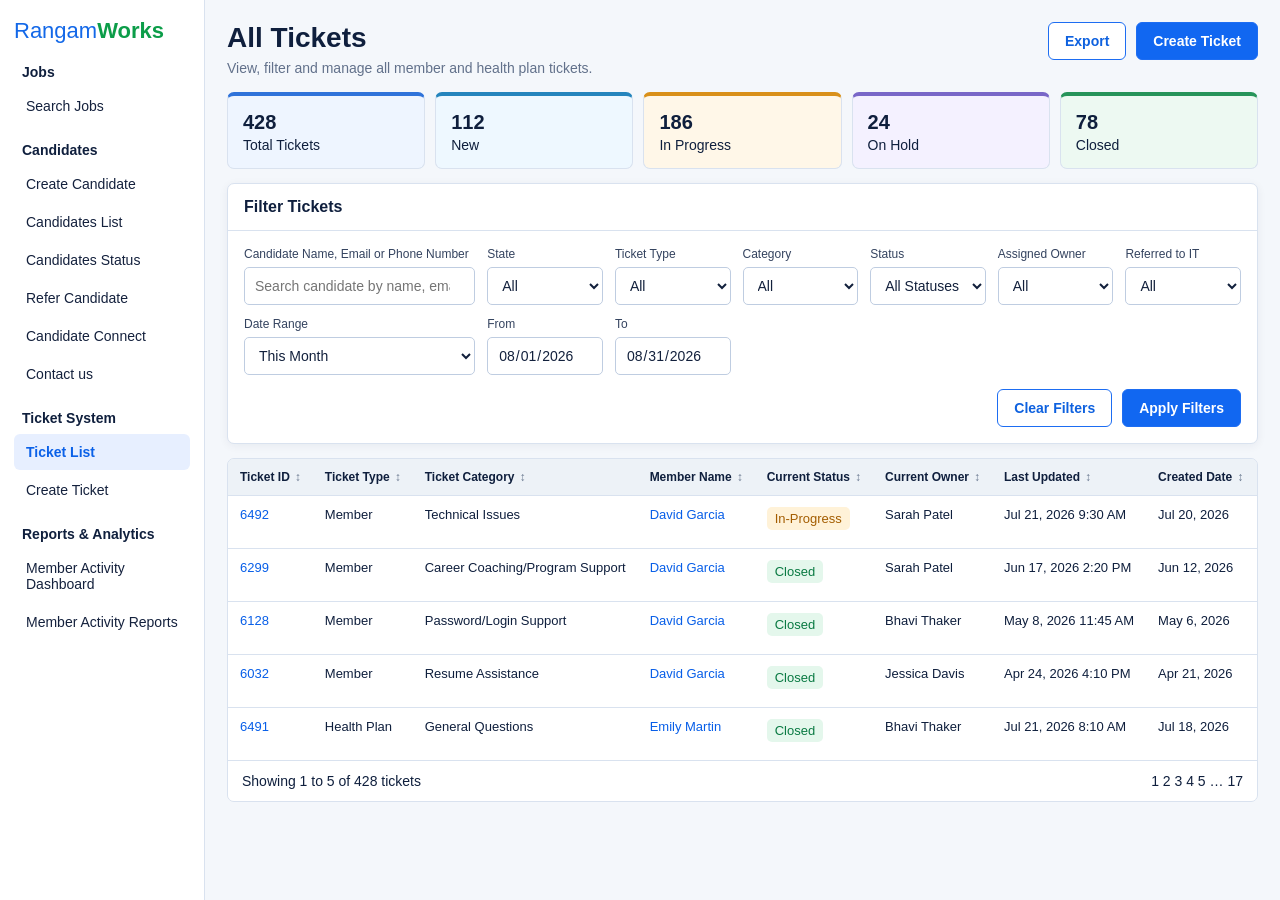
==== index.html @ f0337263 "Add files via upload" ====
<!DOCTYPE html>

<html><head><meta charset="utf-8"/><meta content="width=device-width,initial-scale=1" name="viewport"/><title>RangamWorks Wireframe - Ticket List</title><link href="styles.css" rel="stylesheet"/></head><body data-access-role="program-team"><div class="app">
<aside class="sidebar"><div class="brand">Rangam<b>Works</b></div><nav class="nav"><h4>Jobs</h4><a href="#">Search Jobs</a><h4>Candidates</h4><a href="#">Create Candidate</a><a href="candidate-details.html">Candidates List</a><a href="#">Candidates Status</a><a href="#">Refer Candidate</a><a href="#">Candidate Connect</a><a href="#">Contact us</a><h4>Ticket System</h4><a class="active" href="index.html">Ticket List</a><a href="create-ticket.html">Create Ticket</a><h4>Reports &amp; Analytics</h4><a href="#">Member Activity Dashboard</a><a href="#">Member Activity Reports</a></nav></aside>
<main class="content"><div class="topbar"><div><h1>All Tickets</h1><div class="muted">View, filter and manage all member and health plan tickets.</div></div><div class="actions"><button class="btn">Export</button><a class="btn primary" href="create-ticket.html">Create Ticket</a></div></div>
<section class="kpis"><div class="kpi"><strong>428</strong>Total Tickets</div><div class="kpi"><strong>112</strong>New</div><div class="kpi"><strong>186</strong>In Progress</div><div class="kpi"><strong>24</strong>On Hold</div><div class="kpi"><strong>78</strong>Closed</div></section>
<section class="card"><div class="card-h">Filter Tickets</div><div class="card-b"><div class="filters request-filter-layout">
<div class="field candidate-search-field"><label for="candidateSearch">Candidate Name, Email or Phone Number</label><input autocomplete="off" id="candidateSearch" placeholder="Search candidate by name, email or phone" type="search"/></div>
<div class="field"><label>State</label><select id="state"><option>All</option><option>Virginia</option><option>Florida</option><option>Texas</option></select></div>
<div class="field"><label>Ticket Type</label><select id="requestType"><option>All</option><option>Member Ticket</option><option>Health Plan</option><option>Program Team</option></select></div>
<div class="field"><label>Category</label><select id="category"><option>All</option></select></div>
<div class="field"><label>Status</label><select><option>All Statuses</option><option>New</option><option>In Progress</option><option>Closed</option></select></div>
<div class="field"><label>Assigned Owner</label><select id="owner"><option>All</option></select></div>
<div class="field"><label>Referred to IT</label><select><option>All</option><option>Yes</option><option>No</option></select></div>
<div class="field date-row-start"><label>Date Range</label><select id="dateRange"><option>Today</option><option>Yesterday</option><option>This Week</option><option>Last Week</option><option selected="">This Month</option><option>Last Month</option><option>This Quarter</option><option>Last Quarter</option><option>This Year</option><option>Last Year</option><option>Custom</option></select></div>
<div class="field"><label>From</label><input id="dateFrom" type="date" value="2026-08-01"/></div>
<div class="field"><label>To</label><input id="dateTo" type="date" value="2026-08-31"/></div>
</div>
<div class="filters-actions"><button class="btn">Clear Filters</button><button class="btn primary">Apply Filters</button></div></div></section>
<div class="table-wrap"><table id="requestListTable"><thead><tr>
<th><button class="sort-head" data-sort-col="0" type="button">Ticket ID <span aria-hidden="true">↕</span></button></th>
<th><button class="sort-head" data-sort-col="1" type="button">Ticket Type <span aria-hidden="true">↕</span></button></th>
<th><button class="sort-head" data-sort-col="2" type="button">Ticket Category <span aria-hidden="true">↕</span></button></th>
<th><button class="sort-head" data-sort-col="3" type="button">Member Name <span aria-hidden="true">↕</span></button></th>
<th><button class="sort-head" data-sort-col="4" type="button">Current Status <span aria-hidden="true">↕</span></button></th>
<th><button class="sort-head" data-sort-col="5" type="button">Current Owner <span aria-hidden="true">↕</span></button></th>
<th><button class="sort-head" data-sort-col="6" data-sort-type="date" type="button">Last Updated <span aria-hidden="true">↕</span></button></th>
<th><button class="sort-head" data-sort-col="7" data-sort-type="date" type="button">Created Date <span aria-hidden="true">↕</span></button></th>
<th><button class="sort-head" data-sort-col="8" data-sort-type="date" type="button">Closed Date <span aria-hidden="true">↕</span></button></th>
<th><button class="sort-head" data-sort-col="9" type="button">Referred to IT <span aria-hidden="true">↕</span></button></th>
<th>History</th>
</tr></thead><tbody>
<tr data-candidate-search="David Garcia davidad@email.com (725) 246-4081">
<td><a href="manage-request.html">6492</a></td>
<td>Member</td>
<td>Technical Issues</td>
<td><a href="candidate-details.html">David Garcia</a></td>
<td><span class="badge orange">In-Progress</span></td>
<td>Sarah Patel</td>
<td data-sort-value="2026-07-21T09:30:00">Jul 21, 2026 9:30 AM</td>
<td data-sort-value="2026-07-20T15:39:05">Jul 20, 2026</td>
<td data-sort-value=""></td>
<td><span class="badge green">Yes</span></td>
<td><button aria-label="View status updates for ticket 6492" class="icon-btn history-eye dynamic-history-eye" data-current-owner="Sarah Patel" data-current-status="In-Progress" data-member-name="David Garcia" data-ticket-id="6492" type="button">👁</button></td>
</tr>
<tr data-candidate-search="David Garcia davidad@email.com (725) 246-4081">
<td><a href="manage-request.html">6299</a></td>
<td>Member</td>
<td>Career Coaching/Program Support</td>
<td><a href="candidate-details.html">David Garcia</a></td>
<td><span class="badge green">Closed</span></td>
<td>Sarah Patel</td>
<td data-sort-value="2026-06-17T14:20:00">Jun 17, 2026 2:20 PM</td>
<td data-sort-value="2026-06-12T10:05:00">Jun 12, 2026</td>
<td data-sort-value="2026-06-17T14:20:00">Jun 17, 2026</td>
<td><span class="badge blue">No</span></td>
<td><button aria-label="View status updates for ticket 6299" class="icon-btn history-eye dynamic-history-eye" data-current-owner="Sarah Patel" data-current-status="Closed" data-member-name="David Garcia" data-ticket-id="6299" type="button">👁</button></td>
</tr>
<tr data-candidate-search="David Garcia davidad@email.com (725) 246-4081">
<td><a href="manage-request.html">6128</a></td>
<td>Member</td>
<td>Password/Login Support</td>
<td><a href="candidate-details.html">David Garcia</a></td>
<td><span class="badge green">Closed</span></td>
<td>Bhavi Thaker</td>
<td data-sort-value="2026-05-08T11:45:00">May 8, 2026 11:45 AM</td>
<td data-sort-value="2026-05-06T09:15:00">May 6, 2026</td>
<td data-sort-value="2026-05-08T11:45:00">May 8, 2026</td>
<td><span class="badge green">Yes</span></td>
<td><button aria-label="View status updates for ticket 6128" class="icon-btn history-eye dynamic-history-eye" data-current-owner="Bhavi Thaker" data-current-status="Closed" data-member-name="David Garcia" data-ticket-id="6128" type="button">👁</button></td>
</tr>
<tr data-candidate-search="David Garcia davidad@email.com (725) 246-4081">
<td><a href="manage-request.html">6032</a></td>
<td>Member</td>
<td>Resume Assistance</td>
<td><a href="candidate-details.html">David Garcia</a></td>
<td><span class="badge green">Closed</span></td>
<td>Jessica Davis</td>
<td data-sort-value="2026-04-24T16:10:00">Apr 24, 2026 4:10 PM</td>
<td data-sort-value="2026-04-21T13:00:00">Apr 21, 2026</td>
<td data-sort-value="2026-04-24T16:10:00">Apr 24, 2026</td>
<td><span class="badge blue">No</span></td>
<td><button aria-label="View status updates for ticket 6032" class="icon-btn history-eye dynamic-history-eye" data-current-owner="Jessica Davis" data-current-status="Closed" data-member-name="David Garcia" data-ticket-id="6032" type="button">👁</button></td>
</tr>
<tr data-candidate-search="Emily Martin emily.martin@email.com (555) 444-0198">
<td><a href="manage-request.html">6491</a></td>
<td>Health Plan</td>
<td>General Questions</td>
<td><a href="candidate-details.html">Emily Martin</a></td>
<td><span class="badge green">Closed</span></td>
<td>Bhavi Thaker</td>
<td data-sort-value="2026-07-21T08:10:00">Jul 21, 2026 8:10 AM</td>
<td data-sort-value="2026-07-18T10:22:00">Jul 18, 2026</td>
<td data-sort-value="2026-07-21T08:10:00">Jul 21, 2026</td>
<td><span class="badge blue">No</span></td>
<td><button aria-label="View status updates for ticket 6491" class="icon-btn history-eye dynamic-history-eye" data-current-owner="Bhavi Thaker" data-current-status="Closed" data-member-name="Emily Martin" data-ticket-id="6491" type="button">👁</button></td>
</tr>
</tbody></table><div class="footer-row"><span>Showing 1 to 5 of 428 tickets</span><span>1 2 3 4 5 … 17</span></div></div>
</main></div>



<div class="modal-backdrop" id="ticketHistoryModal">
<div aria-labelledby="dynamicHistoryTitle" aria-modal="true" class="modal status-modal" role="dialog">
<div class="modal-h">
<div><div class="status-title" id="dynamicHistoryTitle">Ticket Status Updates</div><div class="muted status-subtitle" id="dynamicHistorySubtitle"></div></div>
<button aria-label="Close" class="modal-x" data-close="ticketHistoryModal" type="button">×</button>
</div>
<div class="modal-b">
<div class="status-steps" id="dynamicStatusSteps"></div>
<div class="status-timeline" id="dynamicStatusTimeline"></div>
</div>
<div class="modal-f"><button class="btn primary" data-close="ticketHistoryModal" type="button">Done</button></div>
</div>
</div><script src="app.js"></script></body></html>
---- styles.css ----
:root{--blue:#1167f1;--blue2:#eaf2ff;--text:#0f1f3d;--muted:#62718b;--line:#d9e2ef;--panel:#fff;--bg:#f4f7fb;--green:#159957;--greenbg:#e4f7ec;--orange:#c97700;--orangebg:#fff2d8;--red:#e21b2d;--redbg:#ffe8eb;--shadow:0 2px 10px rgba(15,31,61,.06)}
*{box-sizing:border-box}html,body{margin:0;padding:0;font-family:Inter,Segoe UI,Arial,sans-serif;color:var(--text);background:var(--bg);font-size:14px}body{min-height:100vh}a{color:#075ee8;text-decoration:none}a:hover{text-decoration:underline}.app{display:grid;grid-template-columns:205px minmax(0,1fr);min-height:100vh}.sidebar{background:#fff;border-right:1px solid var(--line);padding:18px 14px;position:sticky;top:0;height:100vh;overflow:auto}.brand{font-size:22px;color:#1368e8;margin-bottom:20px}.brand b{color:#0c9d49}.nav h4{margin:18px 8px 8px;font-size:14px}.nav a{display:block;padding:10px 12px;border-radius:6px;color:#14213d;margin:2px 0}.nav a.active{background:#e7efff;color:#0b61e8;font-weight:700}.content{padding:22px;min-width:0}.topbar{display:flex;justify-content:space-between;align-items:flex-start;gap:16px;margin-bottom:16px}.topbar h1{margin:0 0 6px;font-size:28px}.actions{display:flex;gap:10px;align-items:center;flex-wrap:wrap}.btn{border:1px solid #1d6df2;background:#fff;color:#0e61df;border-radius:6px;padding:10px 16px;min-height:38px;cursor:pointer;font:inherit;font-weight:600;text-decoration:none;display:inline-flex;align-items:center;justify-content:center}.btn:hover{text-decoration:none;background:#f6f9ff}.btn.primary{background:#1167f1;color:#fff}.btn.danger{background:#e51b2b;color:#fff;border-color:#e51b2b}.btn.ghost-danger{color:#e51b2b;border-color:#e51b2b}.card{background:var(--panel);border:1px solid var(--line);border-radius:7px;margin-bottom:14px;box-shadow:var(--shadow);overflow:hidden}.card-h{padding:14px 16px;font-weight:700;border-bottom:1px solid var(--line);font-size:16px}.card-b{padding:16px}.kpis{display:grid;grid-template-columns:repeat(6,minmax(0,1fr));gap:10px;margin-bottom:14px}.kpi{background:#fff;border:1px solid var(--line);border-radius:7px;padding:15px;display:flex;flex-direction:column;min-height:72px}.kpi strong{font-size:20px}.muted{color:var(--muted)}.filters,.fields{display:grid;grid-template-columns:repeat(3,minmax(0,1fr));gap:12px}.filters{grid-template-columns:2fr repeat(8,minmax(0,1fr))}.field{min-width:0}.field.wide{grid-column:span 2}.field label{display:block;font-size:12px;margin-bottom:6px;color:#34435f}.field input,.field select,.field textarea,select,input,textarea{width:100%;border:1px solid #bfcde1;border-radius:5px;padding:9px 10px;background:#fff;color:#12203c;font:inherit;min-height:38px}.field textarea,textarea{min-height:94px;resize:vertical}.filters-actions,.split-actions{display:flex;justify-content:flex-end;gap:10px;margin-top:14px;align-items:center}.table-wrap{background:#fff;border:1px solid var(--line);border-radius:7px;overflow:auto}table{border-collapse:collapse;width:100%;min-width:880px}th,td{padding:11px 12px;border-bottom:1px solid var(--line);text-align:left;vertical-align:top;white-space:nowrap}th{background:#edf2f7;font-size:12px}td{font-size:13px}.footer-row{display:flex;justify-content:space-between;padding:12px 14px;gap:16px}.badge{display:inline-block;padding:4px 8px;border-radius:5px;background:#edf1f6}.badge.blue{background:#dfebff;color:#075bd5}.badge.green{background:var(--greenbg);color:#0a7a43}.badge.orange{background:var(--orangebg);color:#a35d00}.badge.red{background:var(--redbg);color:#c91829}.pill{display:inline-flex;width:28px;height:28px;border-radius:50%;background:#e6ebff;color:#3855c7;align-items:center;justify-content:center;margin-right:4px}.icon-btn,.note-actions button{border:0;background:transparent;cursor:pointer;font-size:16px;color:#075ee8;padding:6px}.danger-text{color:#e21b2d!important}.ticket-head{display:grid;grid-template-columns:2fr repeat(4,1fr);gap:18px;align-items:start}.ticket-head h1{margin:0 0 10px;font-size:26px}.metric{border-left:1px solid var(--line);padding-left:18px;display:flex;flex-direction:column;gap:8px;min-height:72px}.metric small,.summary-item small{color:var(--muted);display:block}.tabs{display:flex;gap:28px;border-bottom:1px solid var(--line);margin:8px 0 16px;padding:0 4px}.tabs a{color:#34435f;padding:12px 4px;border-bottom:2px solid transparent}.tabs a.active{color:#0b61e8;border-color:#0b61e8;font-weight:700}.grid-2{display:grid;grid-template-columns:minmax(0,1fr) 300px;gap:14px}.summary-grid{display:grid;grid-template-columns:1fr 1fr;gap:16px 28px}.summary-item{display:flex;flex-direction:column;gap:4px}.readonly{background:#f7f9fc;border:1px solid #edf1f6;border-radius:5px;padding:12px}.right-card .card-b>div{padding:9px 0;border-bottom:1px solid #edf1f6}.right-card .card-b>div:last-child{border:0}.radio-row{display:flex;gap:18px;align-items:center;min-height:38px}.radio-row label{margin:0;display:inline-flex;gap:6px;align-items:center}.radio-row input{width:auto;min-height:auto}.hidden{display:none!important}.sticky-actions{display:flex;justify-content:space-between;align-items:center;gap:16px;background:#fff;border-top:1px solid var(--line);padding:14px 0 2px;margin-top:10px}.dropzone{border:1px dashed #8db6f6;padding:24px;text-align:center;border-radius:4px;color:#0b61e8;cursor:pointer}.info{background:#edf5ff;border:1px solid #8bb6ff;border-radius:5px;padding:12px;margin-top:14px;color:#28507f}.modal-backdrop{display:none;position:fixed;inset:0;background:rgba(22,34,50,.58);z-index:1000;align-items:center;justify-content:center;padding:20px}.modal-backdrop.open{display:flex}.modal{background:#fff;border-radius:12px;width:min(650px,95vw);max-height:90vh;overflow:auto;box-shadow:0 20px 55px rgba(0,0,0,.25)}.modal-h,.modal-f{padding:16px 20px;border-bottom:1px solid var(--line);display:flex;justify-content:space-between;align-items:center}.modal-h{font-size:18px;font-weight:700}.modal-f{border-top:1px solid var(--line);border-bottom:0;justify-content:flex-end;gap:10px}.modal-b{padding:16px 20px}.modal-x{border:0;background:#f1f4f8;border-radius:7px;width:34px;height:34px;font-size:20px;cursor:pointer}.status-title{font-size:18px;font-weight:700}.status-subtitle{margin-top:5px}.status-steps{display:grid;grid-template-columns:repeat(3,1fr);gap:8px;margin-bottom:20px}.status-step{padding:12px;border-radius:7px;text-align:center;background:#e5f5ed;color:#087542;font-weight:600}.status-step.current{background:#1675e8;color:#fff}.status-timeline{position:relative;margin-left:10px}.status-event{display:grid;grid-template-columns:22px 1fr;gap:10px;padding-bottom:18px;position:relative}.status-event:before{content:"";position:absolute;left:6px;top:15px;bottom:-2px;border-left:2px solid #b8cff5}.status-event:last-child:before{display:none}.timeline-dot{width:14px;height:14px;border-radius:50%;background:#2d8cff;border:3px solid #d9e9ff;margin-top:2px;z-index:1}.status-event p{margin-bottom:0;color:#51627e}.note-cell{white-space:normal;min-width:340px}.note-actions{text-align:center}.content[style*="max-width"]{background:var(--bg)}
@media(max-width:1200px){.kpis{grid-template-columns:repeat(3,1fr)}.filters{grid-template-columns:repeat(3,1fr)}.ticket-head{grid-template-columns:2fr 1fr 1fr}.ticket-head .metric:nth-last-child(-n+2){display:none}.grid-2{grid-template-columns:1fr}.right-card{display:block}}
@media(max-width:760px){.app{grid-template-columns:1fr}.sidebar{position:static;height:auto}.content{padding:12px}.topbar{flex-direction:column}.kpis{grid-template-columns:repeat(2,1fr)}.filters,.fields,.summary-grid{grid-template-columns:1fr}.field.wide{grid-column:auto}.ticket-head{grid-template-columns:1fr}.metric{border-left:0;border-top:1px solid var(--line);padding:10px 0}.tabs{gap:14px;overflow:auto}.status-steps{grid-template-columns:1fr}.footer-row{flex-direction:column}.sticky-actions{flex-direction:column;align-items:stretch}.actions{width:100%}.actions .btn{flex:1}}


.candidate-search-field{grid-column:span 2}
.sort-head{border:0;background:transparent;color:inherit;font:inherit;font-weight:700;padding:0;display:inline-flex;align-items:center;gap:5px;cursor:pointer;white-space:nowrap}
.sort-head span{color:#6b7a91;font-size:12px}
.sort-head:focus-visible{outline:2px solid #1167f1;outline-offset:3px;border-radius:2px}


.request-filter-layout{grid-template-columns:2fr repeat(6,minmax(0,1fr))}
.request-filter-layout .candidate-search-field{grid-column:auto}
.request-filter-layout .date-row-start{grid-column:1}
@media(max-width:1200px){
  .request-filter-layout{grid-template-columns:repeat(3,minmax(0,1fr))}
  .request-filter-layout .candidate-search-field{grid-column:span 2}
  .request-filter-layout .date-row-start{grid-column:auto}
}
@media(max-width:760px){
  .request-filter-layout{grid-template-columns:1fr}
  .request-filter-layout .candidate-search-field{grid-column:auto}
}


/* Request List ticket summary tiles */
.kpis .kpi{position:relative;overflow:hidden;border-top:4px solid transparent}
.kpis .kpi:nth-child(1){background:#eef5ff;border-top-color:#2f73da}
.kpis .kpi:nth-child(2){background:#eef8ff;border-top-color:#2585bd}
.kpis .kpi:nth-child(3){background:#fff7e8;border-top-color:#d99019}
.kpis .kpi:nth-child(4){background:#f4f1ff;border-top-color:#7967c8}
.kpis .kpi:nth-child(5){background:#edf9f2;border-top-color:#27945a}
.kpis .kpi:nth-child(6){background:#fff0f1;border-top-color:#cf4c57}
.kpis .kpi strong{margin-bottom:3px}

/* Manage Request slide-in action drawers */
.ticket-head{grid-template-columns:2fr repeat(5,minmax(0,1fr))}
.drawer-backdrop{position:fixed;inset:0;background:rgba(15,31,61,.35);z-index:1090;opacity:0;visibility:hidden;transition:opacity .2s ease,visibility .2s ease}
.drawer-backdrop.open{opacity:1;visibility:visible}
.action-drawer{position:fixed;top:0;right:0;width:min(430px,94vw);height:100%;background:#fff;z-index:1100;box-shadow:-12px 0 35px rgba(15,31,61,.18);transform:translateX(102%);transition:transform .24s ease;display:flex;flex-direction:column}
.action-drawer.open{transform:translateX(0)}
.drawer-head{display:flex;justify-content:space-between;gap:16px;align-items:flex-start;padding:20px;border-bottom:1px solid var(--line)}
.drawer-head h2{margin:0 0 5px;font-size:21px}.drawer-head p{margin:0}
.drawer-close{border:0;background:#f1f4f8;border-radius:7px;width:36px;height:36px;font-size:22px;cursor:pointer;flex:0 0 auto}
.drawer-body{padding:20px;display:grid;gap:18px;overflow:auto;flex:1}
.drawer-footer{display:flex;justify-content:flex-end;gap:10px;padding:16px 20px;border-top:1px solid var(--line);background:#fff}
.action-drawer input[readonly]{background:#f4f7fb;color:#53627a}
@media(max-width:1200px){.ticket-head{grid-template-columns:2fr 1fr 1fr}.ticket-head .metric:nth-last-child(-n+3){display:none}}
@media(max-width:760px){.ticket-head{grid-template-columns:1fr}.ticket-head .metric{display:flex!important}}
@media(prefers-reduced-motion:reduce){.action-drawer,.drawer-backdrop{transition:none}}

/* Ticket Summary two-column arrangement */
.ticket-summary-grid{grid-template-columns:1fr 1fr;align-items:start;gap:20px 36px}
.summary-column{display:grid;gap:16px}
.summary-readonly{padding:9px 10px;min-height:38px;background:#f7f9fc;color:#12203c;font-weight:700}
@media(max-width:760px){.ticket-summary-grid{grid-template-columns:1fr}}

.notify-check-label{display:inline-flex;align-items:center;gap:8px;cursor:pointer;margin-top:10px}
.notify-check-label .small-checkbox{width:16px;height:16px;min-height:0;padding:0;margin:0;flex:0 0 16px}

/* Ticket List: five summary tiles after removing Overdue */
.kpis{grid-template-columns:repeat(5,minmax(0,1fr))}
@media(max-width:1200px){.kpis{grid-template-columns:repeat(3,1fr)}}
@media(max-width:760px){.kpis{grid-template-columns:repeat(2,1fr)}}


/* Create Ticket page based on Contact Us reference */
.create-ticket-content{padding-top:0}
.environment-banner{max-width:1250px;margin:0 auto 10px;background:#ff676d;color:#111;text-align:center;font-size:16px;font-weight:700;padding:5px 12px;border-radius:4px}
.utility-bar{height:68px;background:#fff;box-shadow:0 4px 16px rgba(15,31,61,.08);display:flex;align-items:center;justify-content:space-between;padding:0 18px;margin-bottom:14px}
.utility-menu{border:0;background:transparent;font-size:23px;color:#24425a;cursor:pointer}
.utility-icons{font-weight:600;color:#111}
.contact-form-shell{background:#fff0;border:0;max-width:930px;padding:0 2px}
.contact-form-shell h1{font-size:26px;margin:0 0 15px}
.contact-intro{font-size:17px;margin:0 0 14px}
.required-note{margin:0 0 14px;color:#26364f}.required-note span,.contact-field label span,.preferred-communication legend span{color:#e31f32}
.contact-grid{display:grid;grid-template-columns:1fr 1fr;gap:22px 24px}
.contact-field label,.preferred-communication legend{display:block;font-size:16px;color:#455474;margin-bottom:8px}
.contact-field input,.contact-field select,.contact-field textarea{font-size:17px;min-height:40px;border:1px solid #174cff;border-radius:4px;background:#fff;color:#111;padding:8px 12px}
.contact-field textarea{min-height:100px}
.full-width{grid-column:1 / -1}
.preferred-communication{grid-column:1 / -1;border:0;margin:0;padding:0}
.preferred-communication label{display:inline-flex;align-items:center;gap:6px;font-size:17px;margin-right:20px;color:#111}
.preferred-communication input[type="radio"]{width:19px;height:19px;min-height:0;margin:0;accent-color:#176cf1}
.submit-ticket-btn{margin-top:22px;font-size:16px}
.status-step:not(.done):not(.current){background:#f1f4f8;color:#6d7890}
@media(max-width:760px){.contact-grid{grid-template-columns:1fr}.full-width,.preferred-communication{grid-column:auto}.utility-icons{font-size:12px}}


/* Manage Ticket latest layout */
.ticket-head{grid-template-columns:2fr repeat(3,minmax(0,1fr))}
.manage-section-grid{
  display:grid;
  grid-template-columns:minmax(0,1fr) 300px;
  grid-template-areas:
    "summary member"
    "working communicationHistory"
    "notes recent"
    "communication .";
  gap:14px;
  align-items:stretch;
}
.manage-main-card,.manage-side-card{margin-bottom:0;height:100%}
.manage-main-card.summary-row{grid-area:summary}
.manage-side-card.summary-row{grid-area:member}
.manage-main-card.working-row{grid-area:working}
.manage-side-card.working-row{grid-area:communicationHistory}
.manage-main-card.notes-row{grid-area:notes}
.manage-side-card.notes-row{grid-area:recent}
.manage-main-card.communication-row{grid-area:communication}
.manage-side-spacer.communication-row{grid-area:auto}
.email-readonly{background:#f7f9fc!important;color:#53627a}
@media(max-width:1200px){
  .ticket-head{grid-template-columns:2fr repeat(3,minmax(0,1fr))}
  .ticket-head .metric{display:flex!important}
  .manage-section-grid{
    grid-template-columns:1fr;
    grid-template-areas:
      "summary"
      "member"
      "working"
      "communicationHistory"
      "notes"
      "recent"
      "communication";
  }
}
@media(max-width:760px){.ticket-head{grid-template-columns:1fr}}


/* Accept Ticket state and Communication Email folders */
.btn:disabled,.btn[aria-disabled="true"]{cursor:not-allowed;opacity:.58;background:#eef2f7;color:#66758b;border-color:#cbd5e1}
.email-subtabs{display:flex;gap:8px;margin:2px 0 14px;border-bottom:1px solid var(--line);padding-bottom:0}
.email-folder-tab{border:0;background:transparent;color:#42516b;font:inherit;font-weight:700;padding:10px 14px;border-bottom:3px solid transparent;cursor:pointer}
.email-folder-tab.active{color:#0b61e8;border-bottom-color:#0b61e8}
.email-folder-tab:focus-visible{outline:2px solid #1167f1;outline-offset:2px}
.email-folder-help{color:var(--muted);margin-bottom:12px}


/* View History header alignment */
body.view-history-page .ticket-head{grid-template-columns:2fr repeat(3,minmax(0,1fr));align-items:start}
@media(max-width:1200px){body.view-history-page .ticket-head{grid-template-columns:2fr repeat(3,minmax(0,1fr))}}
@media(max-width:760px){body.view-history-page .ticket-head{grid-template-columns:1fr}}


.email-subtabs-under-email{margin-top:-4px;margin-bottom:14px;padding-left:4px}


/* Communication history detail popup */
.communication-detail-modal{width:min(720px,95vw)}
.communication-detail-grid{display:grid;grid-template-columns:1fr 1fr;gap:16px 24px;margin-bottom:18px}
.communication-detail-grid>div{display:flex;flex-direction:column;gap:5px}
.communication-message-box{background:#f7f9fc;border:1px solid var(--line);border-radius:6px;padding:14px;min-height:120px}
.communication-message-box p{white-space:pre-wrap;line-height:1.55;margin:8px 0 0}
@media(max-width:700px){.communication-detail-grid{grid-template-columns:1fr}}
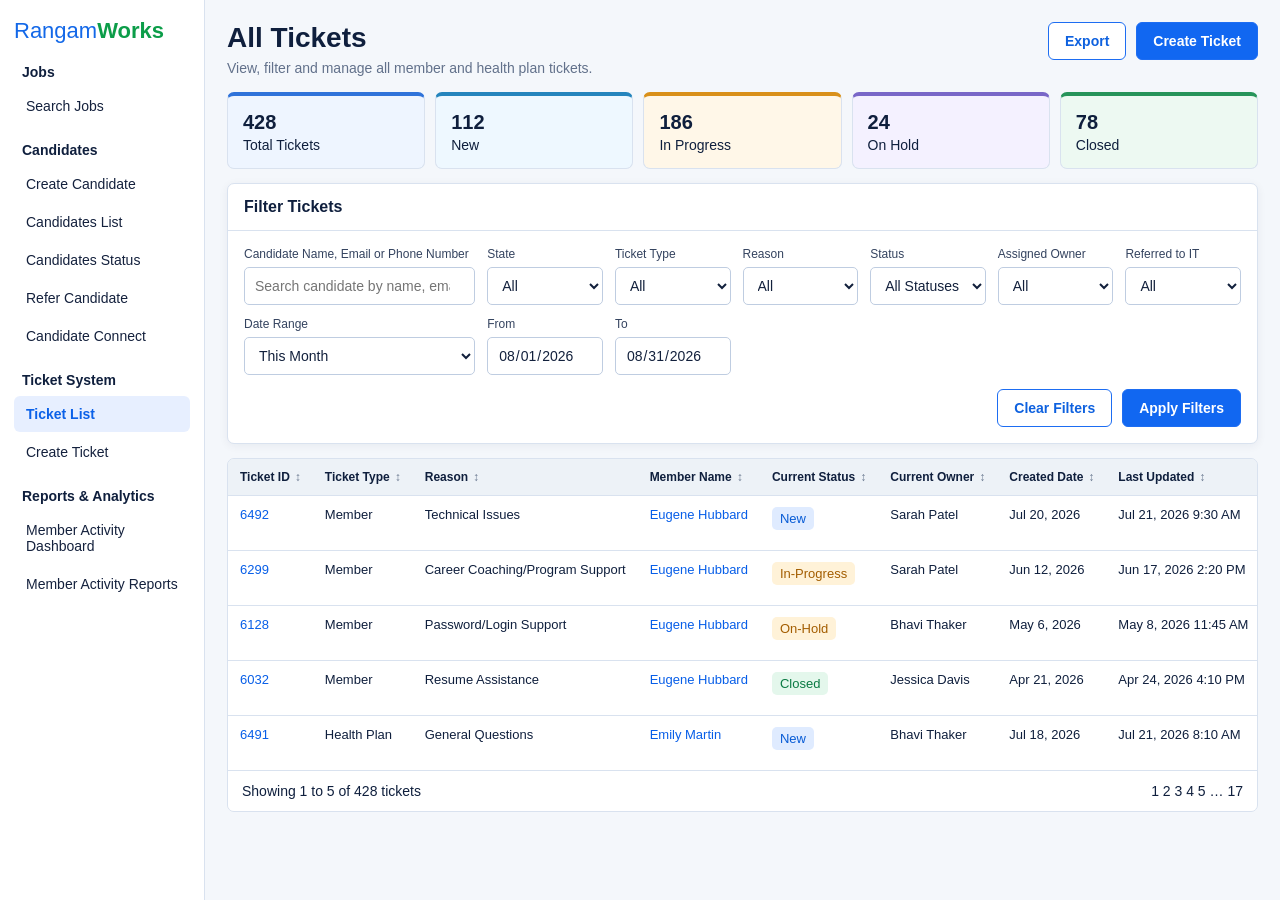
==== commit a07fc3d8: "Add files via upload" ====
--- a/index.html
+++ b/index.html
@@ -1,15 +1,15 @@
 <!DOCTYPE html>
 
 <html><head><meta charset="utf-8"/><meta content="width=device-width,initial-scale=1" name="viewport"/><title>RangamWorks Wireframe - Ticket List</title><link href="styles.css" rel="stylesheet"/></head><body data-access-role="program-team"><div class="app">
-<aside class="sidebar"><div class="brand">Rangam<b>Works</b></div><nav class="nav"><h4>Jobs</h4><a href="#">Search Jobs</a><h4>Candidates</h4><a href="#">Create Candidate</a><a href="candidate-details.html">Candidates List</a><a href="#">Candidates Status</a><a href="#">Refer Candidate</a><a href="#">Candidate Connect</a><a href="#">Contact us</a><h4>Ticket System</h4><a class="active" href="index.html">Ticket List</a><a href="create-ticket.html">Create Ticket</a><h4>Reports &amp; Analytics</h4><a href="#">Member Activity Dashboard</a><a href="#">Member Activity Reports</a></nav></aside>
+<aside class="sidebar"><div class="brand">Rangam<b>Works</b></div><nav class="nav"><h4>Jobs</h4><a href="#">Search Jobs</a><h4>Candidates</h4><a href="#">Create Candidate</a><a href="candidate-details.html">Candidates List</a><a href="#">Candidates Status</a><a href="#">Refer Candidate</a><a href="#">Candidate Connect</a><h4>Ticket System</h4><a class="active" href="index.html">Ticket List</a><a href="create-ticket.html">Create Ticket</a><h4>Reports &amp; Analytics</h4><a href="#">Member Activity Dashboard</a><a href="#">Member Activity Reports</a></nav></aside>
 <main class="content"><div class="topbar"><div><h1>All Tickets</h1><div class="muted">View, filter and manage all member and health plan tickets.</div></div><div class="actions"><button class="btn">Export</button><a class="btn primary" href="create-ticket.html">Create Ticket</a></div></div>
 <section class="kpis"><div class="kpi"><strong>428</strong>Total Tickets</div><div class="kpi"><strong>112</strong>New</div><div class="kpi"><strong>186</strong>In Progress</div><div class="kpi"><strong>24</strong>On Hold</div><div class="kpi"><strong>78</strong>Closed</div></section>
 <section class="card"><div class="card-h">Filter Tickets</div><div class="card-b"><div class="filters request-filter-layout">
 <div class="field candidate-search-field"><label for="candidateSearch">Candidate Name, Email or Phone Number</label><input autocomplete="off" id="candidateSearch" placeholder="Search candidate by name, email or phone" type="search"/></div>
 <div class="field"><label>State</label><select id="state"><option>All</option><option>Virginia</option><option>Florida</option><option>Texas</option></select></div>
 <div class="field"><label>Ticket Type</label><select id="requestType"><option>All</option><option>Member Ticket</option><option>Health Plan</option><option>Program Team</option></select></div>
-<div class="field"><label>Category</label><select id="category"><option>All</option></select></div>
-<div class="field"><label>Status</label><select><option>All Statuses</option><option>New</option><option>In Progress</option><option>Closed</option></select></div>
+<div class="field"><label>Reason</label><select id="category"><option>All</option></select></div>
+<div class="field"><label>Status</label><select><option>All Statuses</option><option>New</option><option>In Progress</option><option>On-Hold</option><option>Closed</option></select></div>
 <div class="field"><label>Assigned Owner</label><select id="owner"><option>All</option></select></div>
 <div class="field"><label>Referred to IT</label><select><option>All</option><option>Yes</option><option>No</option></select></div>
 <div class="field date-row-start"><label>Date Range</label><select id="dateRange"><option>Today</option><option>Yesterday</option><option>This Week</option><option>Last Week</option><option selected="">This Month</option><option>Last Month</option><option>This Quarter</option><option>Last Quarter</option><option>This Year</option><option>Last Year</option><option>Custom</option></select></div>
@@ -20,86 +20,83 @@
 <div class="table-wrap"><table id="requestListTable"><thead><tr>
 <th><button class="sort-head" data-sort-col="0" type="button">Ticket ID <span aria-hidden="true">↕</span></button></th>
 <th><button class="sort-head" data-sort-col="1" type="button">Ticket Type <span aria-hidden="true">↕</span></button></th>
-<th><button class="sort-head" data-sort-col="2" type="button">Ticket Category <span aria-hidden="true">↕</span></button></th>
+<th><button class="sort-head" data-sort-col="2" type="button">Reason <span aria-hidden="true">↕</span></button></th>
 <th><button class="sort-head" data-sort-col="3" type="button">Member Name <span aria-hidden="true">↕</span></button></th>
 <th><button class="sort-head" data-sort-col="4" type="button">Current Status <span aria-hidden="true">↕</span></button></th>
 <th><button class="sort-head" data-sort-col="5" type="button">Current Owner <span aria-hidden="true">↕</span></button></th>
-<th><button class="sort-head" data-sort-col="6" data-sort-type="date" type="button">Last Updated <span aria-hidden="true">↕</span></button></th>
-<th><button class="sort-head" data-sort-col="7" data-sort-type="date" type="button">Created Date <span aria-hidden="true">↕</span></button></th>
+<th><button class="sort-head" data-sort-col="6" data-sort-type="date" type="button">Created Date <span aria-hidden="true">↕</span></button></th>
+<th><button class="sort-head" data-sort-col="7" data-sort-type="date" type="button">Last Updated <span aria-hidden="true">↕</span></button></th>
 <th><button class="sort-head" data-sort-col="8" data-sort-type="date" type="button">Closed Date <span aria-hidden="true">↕</span></button></th>
 <th><button class="sort-head" data-sort-col="9" type="button">Referred to IT <span aria-hidden="true">↕</span></button></th>
 <th>History</th>
 </tr></thead><tbody>
-<tr data-candidate-search="David Garcia davidad@email.com (725) 246-4081">
+<tr data-candidate-search="Eugene Hubbard davidad@email.com (725) 246-4081">
 <td><a href="manage-request.html">6492</a></td>
 <td>Member</td>
 <td>Technical Issues</td>
-<td><a href="candidate-details.html">David Garcia</a></td>
-<td><span class="badge orange">In-Progress</span></td>
+<td><a href="candidate-details.html">Eugene Hubbard</a></td>
+<td><span class="badge blue">New</span></td>
 <td>Sarah Patel</td>
-<td data-sort-value="2026-07-21T09:30:00">Jul 21, 2026 9:30 AM</td>
-<td data-sort-value="2026-07-20T15:39:05">Jul 20, 2026</td>
-<td data-sort-value=""></td>
+
+
+<td data-sort-value="2026-07-20T15:39:05">Jul 20, 2026</td><td data-sort-value="2026-07-21T09:30:00">Jul 21, 2026 9:30 AM</td><td data-sort-value=""></td>
 <td><span class="badge green">Yes</span></td>
-<td><button aria-label="View status updates for ticket 6492" class="icon-btn history-eye dynamic-history-eye" data-current-owner="Sarah Patel" data-current-status="In-Progress" data-member-name="David Garcia" data-ticket-id="6492" type="button">👁</button></td>
+<td><button aria-label="View status updates for ticket 6492" class="icon-btn history-eye dynamic-history-eye" data-current-owner="Sarah Patel" data-current-status="New" data-member-name="Eugene Hubbard" data-ticket-id="6492" type="button">👁</button></td>
 </tr>
-<tr data-candidate-search="David Garcia davidad@email.com (725) 246-4081">
+<tr data-candidate-search="Eugene Hubbard davidad@email.com (725) 246-4081">
 <td><a href="manage-request.html">6299</a></td>
 <td>Member</td>
 <td>Career Coaching/Program Support</td>
-<td><a href="candidate-details.html">David Garcia</a></td>
-<td><span class="badge green">Closed</span></td>
+<td><a href="candidate-details.html">Eugene Hubbard</a></td>
+<td><span class="badge orange">In-Progress</span></td>
 <td>Sarah Patel</td>
-<td data-sort-value="2026-06-17T14:20:00">Jun 17, 2026 2:20 PM</td>
-<td data-sort-value="2026-06-12T10:05:00">Jun 12, 2026</td>
-<td data-sort-value="2026-06-17T14:20:00">Jun 17, 2026</td>
+
+
+<td data-sort-value="2026-06-12T10:05:00">Jun 12, 2026</td><td data-sort-value="2026-06-17T14:20:00">Jun 17, 2026 2:20 PM</td><td data-sort-value=""></td>
 <td><span class="badge blue">No</span></td>
-<td><button aria-label="View status updates for ticket 6299" class="icon-btn history-eye dynamic-history-eye" data-current-owner="Sarah Patel" data-current-status="Closed" data-member-name="David Garcia" data-ticket-id="6299" type="button">👁</button></td>
+<td><button aria-label="View status updates for ticket 6299" class="icon-btn history-eye dynamic-history-eye" data-current-owner="Sarah Patel" data-current-status="In-Progress" data-member-name="Eugene Hubbard" data-ticket-id="6299" type="button">👁</button></td>
 </tr>
-<tr data-candidate-search="David Garcia davidad@email.com (725) 246-4081">
+<tr data-candidate-search="Eugene Hubbard davidad@email.com (725) 246-4081">
 <td><a href="manage-request.html">6128</a></td>
 <td>Member</td>
 <td>Password/Login Support</td>
-<td><a href="candidate-details.html">David Garcia</a></td>
-<td><span class="badge green">Closed</span></td>
+<td><a href="candidate-details.html">Eugene Hubbard</a></td>
+<td><span class="badge orange">On-Hold</span></td>
 <td>Bhavi Thaker</td>
-<td data-sort-value="2026-05-08T11:45:00">May 8, 2026 11:45 AM</td>
-<td data-sort-value="2026-05-06T09:15:00">May 6, 2026</td>
-<td data-sort-value="2026-05-08T11:45:00">May 8, 2026</td>
+
+
+<td data-sort-value="2026-05-06T09:15:00">May 6, 2026</td><td data-sort-value="2026-05-08T11:45:00">May 8, 2026 11:45 AM</td><td data-sort-value=""></td>
 <td><span class="badge green">Yes</span></td>
-<td><button aria-label="View status updates for ticket 6128" class="icon-btn history-eye dynamic-history-eye" data-current-owner="Bhavi Thaker" data-current-status="Closed" data-member-name="David Garcia" data-ticket-id="6128" type="button">👁</button></td>
+<td><button aria-label="View status updates for ticket 6128" class="icon-btn history-eye dynamic-history-eye" data-current-owner="Bhavi Thaker" data-current-status="On-Hold" data-member-name="Eugene Hubbard" data-ticket-id="6128" type="button">👁</button></td>
 </tr>
-<tr data-candidate-search="David Garcia davidad@email.com (725) 246-4081">
+<tr data-candidate-search="Eugene Hubbard davidad@email.com (725) 246-4081">
 <td><a href="manage-request.html">6032</a></td>
 <td>Member</td>
 <td>Resume Assistance</td>
-<td><a href="candidate-details.html">David Garcia</a></td>
+<td><a href="candidate-details.html">Eugene Hubbard</a></td>
 <td><span class="badge green">Closed</span></td>
 <td>Jessica Davis</td>
-<td data-sort-value="2026-04-24T16:10:00">Apr 24, 2026 4:10 PM</td>
-<td data-sort-value="2026-04-21T13:00:00">Apr 21, 2026</td>
-<td data-sort-value="2026-04-24T16:10:00">Apr 24, 2026</td>
+
+
+<td data-sort-value="2026-04-21T13:00:00">Apr 21, 2026</td><td data-sort-value="2026-04-24T16:10:00">Apr 24, 2026 4:10 PM</td><td data-sort-value="2026-04-24T16:10:00">Apr 24, 2026</td>
 <td><span class="badge blue">No</span></td>
-<td><button aria-label="View status updates for ticket 6032" class="icon-btn history-eye dynamic-history-eye" data-current-owner="Jessica Davis" data-current-status="Closed" data-member-name="David Garcia" data-ticket-id="6032" type="button">👁</button></td>
+<td><button aria-label="View status updates for ticket 6032" class="icon-btn history-eye dynamic-history-eye" data-current-owner="Jessica Davis" data-current-status="Closed" data-member-name="Eugene Hubbard" data-ticket-id="6032" type="button">👁</button></td>
 </tr>
 <tr data-candidate-search="Emily Martin emily.martin@email.com (555) 444-0198">
 <td><a href="manage-request.html">6491</a></td>
 <td>Health Plan</td>
 <td>General Questions</td>
 <td><a href="candidate-details.html">Emily Martin</a></td>
-<td><span class="badge green">Closed</span></td>
+<td><span class="badge blue">New</span></td>
 <td>Bhavi Thaker</td>
-<td data-sort-value="2026-07-21T08:10:00">Jul 21, 2026 8:10 AM</td>
-<td data-sort-value="2026-07-18T10:22:00">Jul 18, 2026</td>
-<td data-sort-value="2026-07-21T08:10:00">Jul 21, 2026</td>
+
+
+<td data-sort-value="2026-07-18T10:22:00">Jul 18, 2026</td><td data-sort-value="2026-07-21T08:10:00">Jul 21, 2026 8:10 AM</td><td data-sort-value=""></td>
 <td><span class="badge blue">No</span></td>
-<td><button aria-label="View status updates for ticket 6491" class="icon-btn history-eye dynamic-history-eye" data-current-owner="Bhavi Thaker" data-current-status="Closed" data-member-name="Emily Martin" data-ticket-id="6491" type="button">👁</button></td>
+<td><button aria-label="View status updates for ticket 6491" class="icon-btn history-eye dynamic-history-eye" data-current-owner="Bhavi Thaker" data-current-status="New" data-member-name="Emily Martin" data-ticket-id="6491" type="button">👁</button></td>
 </tr>
 </tbody></table><div class="footer-row"><span>Showing 1 to 5 of 428 tickets</span><span>1 2 3 4 5 … 17</span></div></div>
 </main></div>
-
-
-
 <div class="modal-backdrop" id="ticketHistoryModal">
 <div aria-labelledby="dynamicHistoryTitle" aria-modal="true" class="modal status-modal" role="dialog">
 <div class="modal-h">
@@ -110,6 +107,6 @@
 <div class="status-steps" id="dynamicStatusSteps"></div>
 <div class="status-timeline" id="dynamicStatusTimeline"></div>
 </div>
-<div class="modal-f"><button class="btn primary" data-close="ticketHistoryModal" type="button">Done</button></div>
+<div class="modal-f"><a class="btn" href="view-history.html" id="dynamicViewFullHistory">View Full History</a><button class="btn primary" data-close="ticketHistoryModal" type="button">Done</button></div>
 </div>
 </div><script src="app.js"></script></body></html>
--- a/styles.css
+++ b/styles.css
@@ -154,3 +154,41 @@
 .communication-message-box{background:#f7f9fc;border:1px solid var(--line);border-radius:6px;padding:14px;min-height:120px}
 .communication-message-box p{white-space:pre-wrap;line-height:1.55;margin:8px 0 0}
 @media(max-width:700px){.communication-detail-grid{grid-template-columns:1fr}}
+
+
+.app-toast{
+  position:fixed;
+  left:50%;
+  bottom:24px;
+  transform:translate(-50%,18px);
+  z-index:5000;
+  max-width:min(620px,calc(100vw - 32px));
+  padding:12px 18px;
+  border-radius:8px;
+  color:#fff;
+  font-weight:600;
+  box-shadow:0 8px 24px rgba(0,0,0,.18);
+  opacity:0;
+  pointer-events:none;
+  transition:opacity .2s ease,transform .2s ease;
+}
+.app-toast.success{background:#177245;}
+.app-toast.error{background:#b42318;}
+.app-toast.show{opacity:1;transform:translate(-50%,0);}
+.delete-attachment-link{
+  display:inline-flex;
+  align-items:center;
+  justify-content:center;
+  text-decoration:none;
+  font-size:18px;
+  line-height:1;
+}
+
+
+/* Ticketing flow: improve visibility of all eye/view icons. */
+.history-eye,
+.communication-view-btn{
+  font-size:20px;
+  font-weight:600;
+  line-height:1;
+}
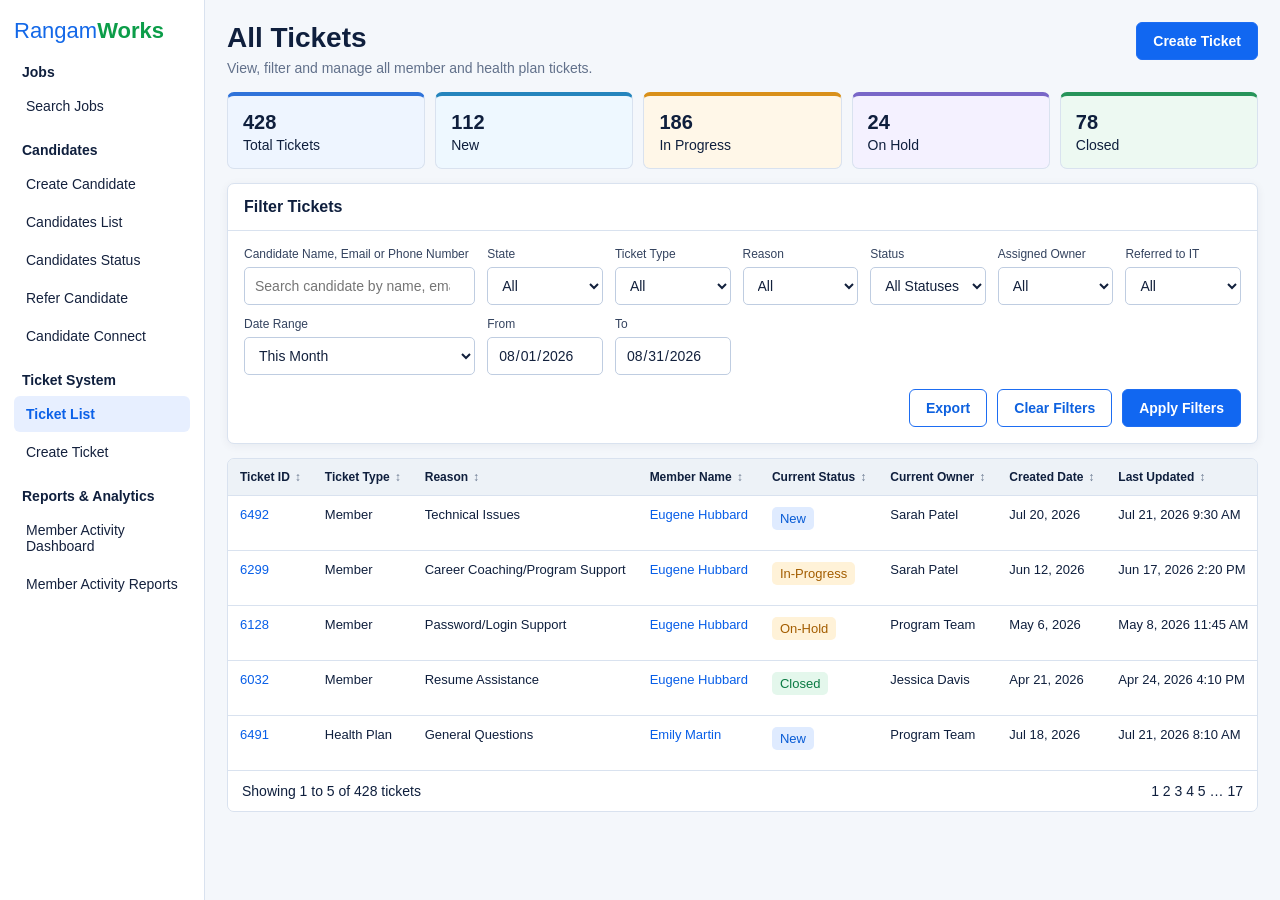
==== commit 01bd5726: "Add files via upload" ====
--- a/index.html
+++ b/index.html
@@ -2,7 +2,7 @@
 
 <html><head><meta charset="utf-8"/><meta content="width=device-width,initial-scale=1" name="viewport"/><title>RangamWorks Wireframe - Ticket List</title><link href="styles.css" rel="stylesheet"/></head><body data-access-role="program-team"><div class="app">
 <aside class="sidebar"><div class="brand">Rangam<b>Works</b></div><nav class="nav"><h4>Jobs</h4><a href="#">Search Jobs</a><h4>Candidates</h4><a href="#">Create Candidate</a><a href="candidate-details.html">Candidates List</a><a href="#">Candidates Status</a><a href="#">Refer Candidate</a><a href="#">Candidate Connect</a><h4>Ticket System</h4><a class="active" href="index.html">Ticket List</a><a href="create-ticket.html">Create Ticket</a><h4>Reports &amp; Analytics</h4><a href="#">Member Activity Dashboard</a><a href="#">Member Activity Reports</a></nav></aside>
-<main class="content"><div class="topbar"><div><h1>All Tickets</h1><div class="muted">View, filter and manage all member and health plan tickets.</div></div><div class="actions"><button class="btn">Export</button><a class="btn primary" href="create-ticket.html">Create Ticket</a></div></div>
+<main class="content"><div class="topbar"><div><h1>All Tickets</h1><div class="muted">View, filter and manage all member and health plan tickets.</div></div><div class="actions"><a class="btn primary" href="create-ticket.html">Create Ticket</a></div></div>
 <section class="kpis"><div class="kpi"><strong>428</strong>Total Tickets</div><div class="kpi"><strong>112</strong>New</div><div class="kpi"><strong>186</strong>In Progress</div><div class="kpi"><strong>24</strong>On Hold</div><div class="kpi"><strong>78</strong>Closed</div></section>
 <section class="card"><div class="card-h">Filter Tickets</div><div class="card-b"><div class="filters request-filter-layout">
 <div class="field candidate-search-field"><label for="candidateSearch">Candidate Name, Email or Phone Number</label><input autocomplete="off" id="candidateSearch" placeholder="Search candidate by name, email or phone" type="search"/></div>
@@ -16,7 +16,7 @@
 <div class="field"><label>From</label><input id="dateFrom" type="date" value="2026-08-01"/></div>
 <div class="field"><label>To</label><input id="dateTo" type="date" value="2026-08-31"/></div>
 </div>
-<div class="filters-actions"><button class="btn">Clear Filters</button><button class="btn primary">Apply Filters</button></div></div></section>
+<div class="filters-actions"><button class="btn" id="exportTicketsBtn">Export</button><button class="btn">Clear Filters</button><button class="btn primary">Apply Filters</button></div></div></section>
 <div class="table-wrap"><table id="requestListTable"><thead><tr>
 <th><button class="sort-head" data-sort-col="0" type="button">Ticket ID <span aria-hidden="true">↕</span></button></th>
 <th><button class="sort-head" data-sort-col="1" type="button">Ticket Type <span aria-hidden="true">↕</span></button></th>
@@ -62,12 +62,12 @@
 <td>Password/Login Support</td>
 <td><a href="candidate-details.html">Eugene Hubbard</a></td>
 <td><span class="badge orange">On-Hold</span></td>
-<td>Bhavi Thaker</td>
+<td>Program Team</td>
 
 
 <td data-sort-value="2026-05-06T09:15:00">May 6, 2026</td><td data-sort-value="2026-05-08T11:45:00">May 8, 2026 11:45 AM</td><td data-sort-value=""></td>
 <td><span class="badge green">Yes</span></td>
-<td><button aria-label="View status updates for ticket 6128" class="icon-btn history-eye dynamic-history-eye" data-current-owner="Bhavi Thaker" data-current-status="On-Hold" data-member-name="Eugene Hubbard" data-ticket-id="6128" type="button">👁</button></td>
+<td><button aria-label="View status updates for ticket 6128" class="icon-btn history-eye dynamic-history-eye" data-current-owner="Program Team" data-current-status="On-Hold" data-member-name="Eugene Hubbard" data-ticket-id="6128" type="button">👁</button></td>
 </tr>
 <tr data-candidate-search="Eugene Hubbard davidad@email.com (725) 246-4081">
 <td><a href="manage-request.html">6032</a></td>
@@ -88,12 +88,12 @@
 <td>General Questions</td>
 <td><a href="candidate-details.html">Emily Martin</a></td>
 <td><span class="badge blue">New</span></td>
-<td>Bhavi Thaker</td>
+<td>Program Team</td>
 
 
 <td data-sort-value="2026-07-18T10:22:00">Jul 18, 2026</td><td data-sort-value="2026-07-21T08:10:00">Jul 21, 2026 8:10 AM</td><td data-sort-value=""></td>
 <td><span class="badge blue">No</span></td>
-<td><button aria-label="View status updates for ticket 6491" class="icon-btn history-eye dynamic-history-eye" data-current-owner="Bhavi Thaker" data-current-status="New" data-member-name="Emily Martin" data-ticket-id="6491" type="button">👁</button></td>
+<td><button aria-label="View status updates for ticket 6491" class="icon-btn history-eye dynamic-history-eye" data-current-owner="Program Team" data-current-status="New" data-member-name="Emily Martin" data-ticket-id="6491" type="button">👁</button></td>
 </tr>
 </tbody></table><div class="footer-row"><span>Showing 1 to 5 of 428 tickets</span><span>1 2 3 4 5 … 17</span></div></div>
 </main></div>
--- a/styles.css
+++ b/styles.css
@@ -192,3 +192,50 @@
   font-weight:600;
   line-height:1;
 }
+
+/* Candidate Details - compact, aligned Program Status controls */
+.candidate-program-status{margin:14px 0 16px;}
+.candidate-program-status>.muted{display:block;margin-bottom:7px;}
+.candidate-program-status-options{display:flex;align-items:center;gap:16px;flex-wrap:wrap;}
+.candidate-program-status-options label{display:inline-flex;align-items:center;gap:5px;line-height:1.2;cursor:pointer;white-space:nowrap;}
+.candidate-program-status-options input[type="radio"]{width:14px;height:14px;margin:0;vertical-align:middle;accent-color:#0b61e8;flex:0 0 14px;}
+
+
+/* Requester Communication title tooltip */
+.requester-communication-title{display:flex;align-items:center;gap:7px;position:relative;overflow:visible;}
+.title-tooltip{border:0;background:transparent;padding:0;display:inline-flex;align-items:center;justify-content:center;font-size:15px;font-weight:600;cursor:pointer;color:inherit;line-height:1;position:relative;z-index:101;}
+.title-tooltip:focus{outline:2px solid #0b61e8;outline-offset:2px;border-radius:50%;}
+.title-tooltip-text{position:absolute;left:155px;top:calc(100% + 7px);width:270px;padding:9px 11px;border-radius:6px;background:#1f2937;color:#fff;font-size:12px;font-weight:400;line-height:1.4;box-shadow:0 6px 18px rgba(0,0,0,.22);opacity:0;visibility:hidden;pointer-events:none;z-index:5000;transition:opacity .15s ease;}
+.title-tooltip-text.show{opacity:1;visibility:visible;pointer-events:auto;}
+.requester-communication-title:hover .title-tooltip-text{opacity:1;visibility:visible;}
+.card,.card-h{overflow:visible;}
+
+
+/* Email Inbox reply action */
+.email-reply-link{display:inline-flex;align-items:center;justify-content:center;font-size:20px;font-weight:600;text-decoration:none;color:#075ee8;padding:5px 7px;border-radius:5px;}
+.email-reply-link:hover,.email-reply-link:focus{background:#eef5ff;outline:none;}
+.email-reply-modal{max-width:680px;}
+.email-reply-modal textarea{min-height:150px;resize:vertical;}
+.reply-original-email{margin-top:14px;padding:12px 14px;border:1px solid var(--line);border-radius:7px;background:#f8fafc;}
+.reply-original-email p{margin:6px 0 0;white-space:pre-wrap;}
+
+
+/* Create Ticket attachment flow */
+.create-ticket-attachments{margin-top:4px;}
+.create-ticket-dropzone{margin-top:7px;min-height:92px;display:flex;flex-direction:column;align-items:center;justify-content:center;text-align:center;cursor:pointer;}
+.create-ticket-dropzone:focus{outline:2px solid #0b61e8;outline-offset:2px;}
+.create-ticket-dropzone.drag-active{background:#eef5ff;border-color:#0b61e8;}
+.create-ticket-attachment-list table{margin-bottom:0;}
+.delete-create-ticket-attachment{display:inline-flex;align-items:center;justify-content:center;font-size:18px;text-decoration:none;color:#c91829;padding:4px 6px;border-radius:4px;}
+.delete-create-ticket-attachment:hover,.delete-create-ticket-attachment:focus{background:#fff0f1;outline:none;}
+
+
+/* Candidate Details - Tickets tab */
+.candidate-tickets-card .card-b{padding:0;}
+.candidate-ticket-table-wrap{border:0;border-radius:0;overflow-x:auto;}
+#candidateTicketTable{width:100%;min-width:1260px;border-collapse:collapse;}
+#candidateTicketTable th{background:#edf3f9;color:#10233d;font-weight:700;white-space:nowrap;padding:13px 12px;border-bottom:1px solid var(--line);text-align:left;}
+#candidateTicketTable td{padding:14px 12px;border-bottom:1px solid var(--line);vertical-align:middle;white-space:nowrap;}
+#candidateTicketTable tbody tr:last-child td{border-bottom:0;}
+#candidateTicketTable a:not(.icon-btn){color:#075ee8;text-decoration:none;}
+#candidateTicketTable .candidate-history-eye{display:inline-flex;font-size:20px;font-weight:600;text-decoration:none;}
